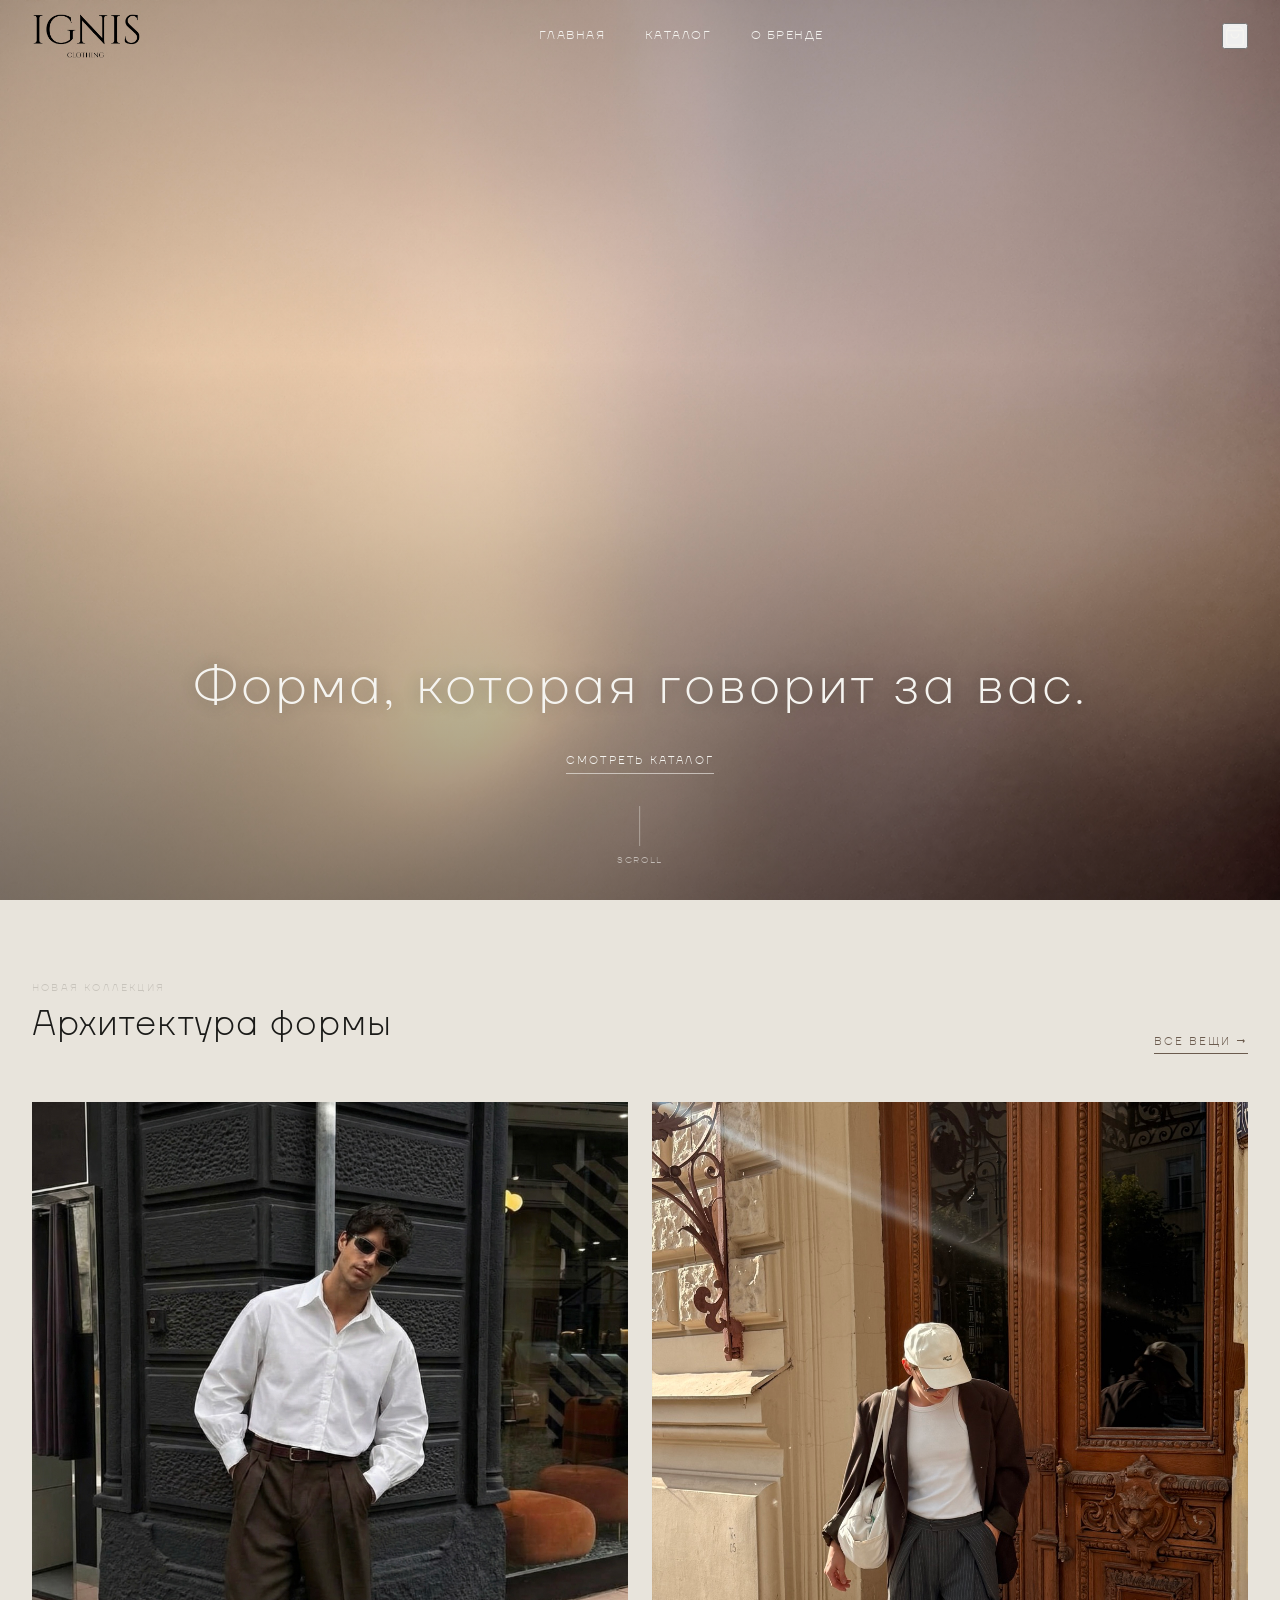
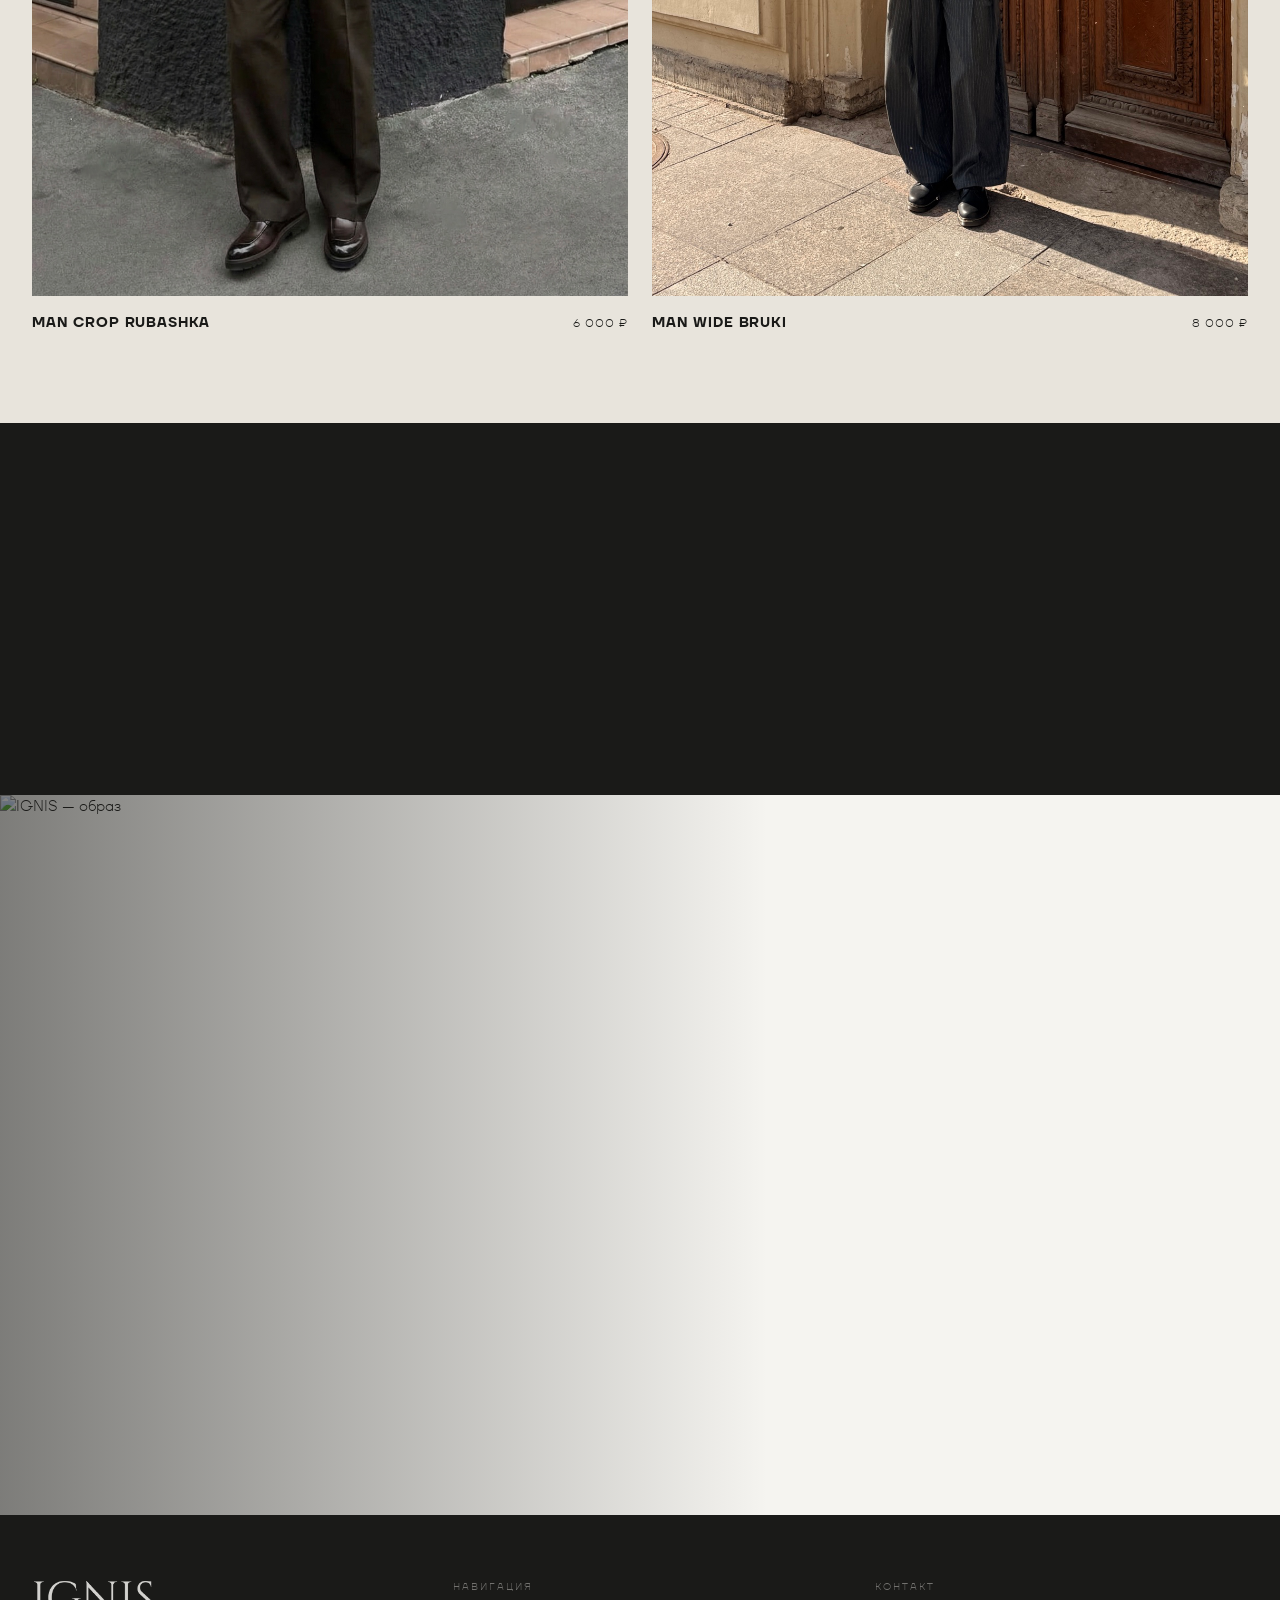
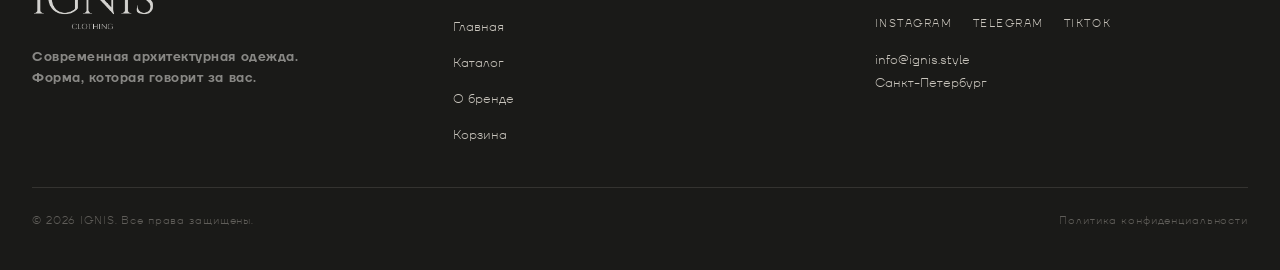
==== index.html @ 56dceae7 "IGNIS website: главная, каталог, товар, корзина, checkout + email через Resend Co-Authored-By: Claud" ====
<!DOCTYPE html>
<html lang="ru">
<head>
  <meta charset="UTF-8" />
  <meta name="viewport" content="width=device-width, initial-scale=1.0" />
  <title>IGNIS — Архитектурная одежда</title>
  <meta name="description" content="IGNIS — современная архитектурная одежда. Форма, которая говорит за вас." />

  <!-- Шрифт TT Firs Neue подключён локально через @font-face в style.css -->
  <link rel="stylesheet" href="css/style.css" />
</head>
<body>

  <!-- ====================================================
       NAVIGATION
       ==================================================== -->
  <header class="nav" role="banner">
    <a href="index.html" class="nav__logo" aria-label="IGNIS — на главную">
      <img src="assets/logo-cropped.png" alt="IGNIS" />
    </a>

    <nav class="nav__links" aria-label="Основное меню">
      <a href="index.html">Главная</a>
      <a href="catalog.html">Каталог</a>
      <a href="about.html">О бренде</a>
    </nav>

    <div style="display:flex;align-items:center;gap:20px;">
      <button class="nav__cart" aria-label="Корзина">
        <!-- cart icon -->
        <svg viewBox="0 0 24 24" fill="none" stroke-width="1.4" stroke-linecap="round" stroke-linejoin="round" aria-hidden="true">
          <path d="M6 2 3 6v14a2 2 0 0 0 2 2h14a2 2 0 0 0 2-2V6l-3-4Z"/>
          <line x1="3" y1="6" x2="21" y2="6"/>
          <path d="M16 10a4 4 0 0 1-8 0"/>
        </svg>
        <span class="nav__cart-count" aria-live="polite">0</span>
      </button>

      <button class="nav__burger" aria-label="Открыть меню" aria-expanded="false">
        <span></span>
        <span></span>
        <span></span>
      </button>
    </div>
  </header>


  <!-- ====================================================
       MOBILE MENU OVERLAY
       ==================================================== -->
  <div class="menu-overlay" role="dialog" aria-modal="true" aria-label="Мобильное меню">
    <button class="menu-overlay__close" aria-label="Закрыть меню">&times;</button>
    <nav class="menu-overlay__links" aria-label="Мобильное меню">
      <a href="index.html">Главная</a>
      <a href="catalog.html">Каталог</a>
      <a href="about.html">О бренде</a>
      <a href="cart.html">Корзина</a>
    </nav>
  </div>


  <!-- ====================================================
       HERO — первый экран
       ==================================================== -->
  <section class="hero" aria-label="Главный баннер">
    <picture>
      <img
        class="hero__img"
        src="assets/images/hero.jpg"
        alt="IGNIS — архитектурная одежда"
        loading="eager"
        fetchpriority="high"
      />
    </picture>
    <div class="hero__overlay" aria-hidden="true"></div>

    <div class="hero__content">
      <p class="hero__tagline serif">Форма,&nbsp;которая говорит&nbsp;за&nbsp;вас.</p>
      <a href="catalog.html" class="hero__cta">Смотреть каталог</a>
    </div>

    <!-- Scroll indicator -->
    <div class="hero__scroll" aria-hidden="true">
      <span class="hero__scroll-line"></span>
      <span>Scroll</span>
    </div>
  </section>


  <!-- ====================================================
       EDITORIAL — переход в продукт
       ==================================================== -->
  <section class="editorial" aria-labelledby="editorial-title">
    <div class="editorial__inner">

      <div class="editorial__header reveal">
        <div>
          <p class="editorial__label">Новая коллекция</p>
          <h2 class="editorial__title serif" id="editorial-title">Архитектура формы</h2>
        </div>
        <a href="catalog.html" class="editorial__link">Все вещи &rarr;</a>
      </div>

      <div class="editorial__grid">

        <!-- Рубашка -->
        <article class="editorial__card reveal">
          <a href="product.html?id=shirt-001">
            <div class="editorial__card-img-wrap">
              <picture>
                <img
                  src="assets/images/shirt-1.jpg"
                  alt="MAN CROP RUBASHKA"
                  loading="lazy"
                />
              </picture>
            </div>
            <div class="editorial__card-caption">
              <span class="editorial__card-name serif">MAN CROP RUBASHKA</span>
              <span class="editorial__card-price">6 000 ₽</span>
            </div>
          </a>
        </article>

        <!-- Брюки -->
        <article class="editorial__card reveal">
          <a href="product.html?id=trousers-001">
            <div class="editorial__card-img-wrap">
              <picture>
                <img
                  src="assets/images/trousers-2.jpg"
                  alt="MAN WIDE BRUKI"
                  loading="lazy"
                />
              </picture>
            </div>
            <div class="editorial__card-caption">
              <span class="editorial__card-name serif">MAN WIDE BRUKI</span>
              <span class="editorial__card-price">8 000 ₽</span>
            </div>
          </a>
        </article>

      </div>
    </div>
  </section>


  <!-- ====================================================
       MANIFESTO — текстовая полоса
       ==================================================== -->
  <section class="manifesto" aria-label="Манифест бренда">
    <blockquote class="manifesto__quote serif reveal">
      «Одежда — это архитектура тела.<br>
      Каждая линия — намеренная. Каждый силуэт — решение»
    </blockquote>
    <p class="manifesto__sub reveal">IGNIS — Санкт-Петербург, с 2026</p>
  </section>


  <!-- ====================================================
       FEATURE — полноширинный имиджевый блок
       ==================================================== -->
  <section class="feature" aria-label="Имиджевый блок">
    <picture>
      <img
        class="feature__img"
        src="assets/images/product-5.png"
        alt="IGNIS — образ"
        loading="lazy"
      />
    </picture>
    <div class="feature__overlay" aria-hidden="true"></div>
    <div class="feature__content reveal">
      <p class="feature__eyebrow">Весна / Лето 2026</p>
      <h2 class="feature__title serif">Силуэт<br>как высказывание</h2>
      <a href="catalog.html" class="feature__cta">Смотреть коллекцию</a>
    </div>
  </section>


  <!-- ====================================================
       FOOTER
       ==================================================== -->
  <footer class="footer" role="contentinfo">
    <div class="footer__inner">

      <!-- Бренд -->
      <div>
        <div class="footer__logo">
          <img src="assets/logo-light.png" alt="IGNIS" />
        </div>
        <p class="footer__tagline serif">
          Современная архитектурная одежда.<br>
          Форма, которая говорит за вас.
        </p>
      </div>

      <!-- Навигация -->
      <div>
        <p class="footer__heading">Навигация</p>
        <ul class="footer__links">
          <li><a href="index.html">Главная</a></li>
          <li><a href="catalog.html">Каталог</a></li>
          <li><a href="about.html">О бренде</a></li>
          <li><a href="cart.html">Корзина</a></li>
        </ul>
      </div>

      <!-- Контакты и соцсети -->
      <div>
        <p class="footer__heading">Контакт</p>
        <div class="footer__socials">
          <a href="#" class="footer__social-link" aria-label="Instagram">Instagram</a>
          <a href="#" class="footer__social-link" aria-label="Telegram">Telegram</a>
          <a href="#" class="footer__social-link" aria-label="TikTok">TikTok</a>
        </div>
        <div class="footer__contact">
          <p>info@ignis.style</p>
          <p>Санкт-Петербург</p>
        </div>
      </div>

    </div>

    <div class="footer__bottom">
      <span>&copy; 2026 IGNIS. Все права защищены.</span>
      <span>Политика конфиденциальности</span>
    </div>
  </footer>


  <script src="js/store.js"></script>
  <script src="js/main.js"></script>
</body>
</html>
---- css/style.css ----
/* ============================================================
   IGNIS — main stylesheet
   Palette: bone / stone / graphite / chocolate / warm-gray
   ============================================================ */

/* ---------- Fonts: TT Firs Neue Trial ---------- */
@font-face {
  font-family: 'TT Firs Neue';
  src: url('../assets/fonts/TT Firs Neue Trial DemiBold.ttf') format('truetype');
  font-weight: 600;          /* DemiBold — заголовки */
  font-display: swap;
}
@font-face {
  font-family: 'TT Firs Neue';
  src: url('../assets/fonts/TT Firs Neue Trial ExtraLight.ttf') format('truetype');
  font-weight: 200;          /* ExtraLight — основной текст */
  font-display: swap;
}

/* ---------- Custom properties ---------- */
:root {
  --color-bone:       #F5F4F0;
  --color-white:      #FFFFFF;
  --color-stone:      #E8E4DC;
  --color-graphite:   #1A1A18;
  --color-chocolate:  #6B5B4E;
  --color-warm-gray:  #C8C4BC;

  /* TT Firs Neue Trial: DemiBold (600) для заголовков, ExtraLight (200) для текста */
  --font-serif: 'TT Firs Neue', system-ui, sans-serif;  /* заголовки/логотип */
  --font-sans:  'TT Firs Neue', system-ui, sans-serif;  /* основной текст */

  --transition: 0.4s cubic-bezier(0.25, 0.46, 0.45, 0.94);
  --nav-height: 72px;
}

/* ---------- Reset ---------- */
*, *::before, *::after { box-sizing: border-box; margin: 0; padding: 0; }

html { scroll-behavior: smooth; }

body {
  font-family: var(--font-sans);
  font-weight: 200;            /* ExtraLight — основной текст */
  background-color: var(--color-bone);
  color: var(--color-graphite);
  font-size: 15px;
  line-height: 1.6;
  -webkit-font-smoothing: antialiased;
}

img { display: block; max-width: 100%; }
a { color: inherit; text-decoration: none; }
ul { list-style: none; }

/* ---------- Typography ---------- */
/* .serif — заголовки на TT Firs Neue DemiBold */
.serif { font-family: var(--font-serif); font-weight: 600; }

/* ---------- Scroll-reveal ---------- */
.reveal {
  opacity: 0;
  transform: translateY(24px);
  transition: opacity 0.7s var(--transition), transform 0.7s var(--transition);
}
.reveal.visible {
  opacity: 1;
  transform: translateY(0);
}

/* ============================================================
   NAVIGATION
   ============================================================ */
.nav {
  position: fixed;
  top: 0; left: 0; right: 0;
  z-index: 100;
  height: var(--nav-height);
  display: flex;
  align-items: center;
  justify-content: space-between;
  padding: 0 32px;
  /* starts transparent over hero, turns opaque on scroll */
  transition: background-color 0.4s, backdrop-filter 0.4s;
}

.nav.scrolled {
  background-color: rgba(245, 244, 240, 0.92);
  backdrop-filter: blur(8px);
  -webkit-backdrop-filter: blur(8px);
  border-bottom: 1px solid var(--color-stone);
}

.nav__logo img {
  height: 46px;
  width: auto;
  object-fit: contain;
}

.nav__links {
  display: flex;
  gap: 40px;
  align-items: center;
}

.nav__links a {
  font-family: var(--font-sans);
  font-size: 12px;
  letter-spacing: 0.12em;
  text-transform: uppercase;
  color: var(--color-bone);
  transition: color var(--transition);
}

.nav.scrolled .nav__links a { color: var(--color-graphite); }

.nav__links a:hover { color: var(--color-chocolate); }

/* Cart icon */
.nav__cart {
  position: relative;
  cursor: pointer;
  display: flex;
  align-items: center;
}

.nav__cart svg { width: 22px; height: 22px; stroke: var(--color-bone); transition: stroke var(--transition); }
.nav.scrolled .nav__cart svg { stroke: var(--color-graphite); }

.nav__cart-count {
  position: absolute;
  top: -6px; right: -8px;
  background: var(--color-chocolate);
  color: var(--color-bone);
  font-size: 9px;
  font-family: var(--font-sans);
  letter-spacing: 0;
  width: 16px; height: 16px;
  border-radius: 50%;
  display: flex;
  align-items: center;
  justify-content: center;
  opacity: 0;
  transition: opacity 0.3s;
}
.nav__cart-count.has-items { opacity: 1; }

/* Burger button (mobile only) */
.nav__burger {
  display: none;
  flex-direction: column;
  gap: 5px;
  cursor: pointer;
  background: none;
  border: none;
  padding: 4px;
}
.nav__burger span {
  display: block;
  width: 24px;
  height: 1px;
  background: var(--color-bone);
  transition: background var(--transition), transform 0.3s, opacity 0.3s;
}
.nav.scrolled .nav__burger span { background: var(--color-graphite); }

/* ============================================================
   MOBILE MENU OVERLAY
   ============================================================ */
.menu-overlay {
  position: fixed;
  inset: 0;
  background: var(--color-graphite);
  z-index: 200;
  display: flex;
  flex-direction: column;
  align-items: center;
  justify-content: center;
  opacity: 0;
  pointer-events: none;
  transition: opacity 0.4s;
}
.menu-overlay.open { opacity: 1; pointer-events: all; }

.menu-overlay__close {
  position: absolute;
  top: 24px; right: 28px;
  background: none;
  border: none;
  color: var(--color-warm-gray);
  font-size: 28px;
  cursor: pointer;
  line-height: 1;
}

.menu-overlay__links {
  display: flex;
  flex-direction: column;
  gap: 32px;
  text-align: center;
}

.menu-overlay__links a {
  font-family: var(--font-serif);
  font-size: clamp(28px, 8vw, 48px);
  color: var(--color-bone);
  letter-spacing: 0.06em;
  transition: color 0.3s;
}
.menu-overlay__links a:hover { color: var(--color-warm-gray); }

/* ============================================================
   HERO
   ============================================================ */
.hero {
  position: relative;
  height: 100dvh;
  min-height: 600px;
  overflow: hidden;
}

.hero__img {
  position: absolute;
  inset: 0;
  width: 100%; height: 100%;
  object-fit: cover;
  object-position: center top;
}

.hero__overlay {
  position: absolute;
  inset: 0;
  background: linear-gradient(
    to bottom,
    rgba(26,26,24,0.25) 0%,
    rgba(26,26,24,0.05) 40%,
    rgba(26,26,24,0.45) 100%
  );
}

.hero__content {
  position: absolute;
  bottom: 14%;
  left: 50%;
  transform: translateX(-50%);
  text-align: center;
  color: var(--color-bone);
  width: 90%;
}

.hero__tagline {
  font-family: var(--font-serif);
  font-size: clamp(22px, 4.5vw, 52px);
  font-weight: 400;
  letter-spacing: 0.06em;
  line-height: 1.25;
  margin-bottom: 28px;
  text-shadow: 0 1px 16px rgba(26,26,24,0.3);
}

.hero__cta {
  display: inline-block;
  font-size: 11px;
  letter-spacing: 0.2em;
  text-transform: uppercase;
  color: var(--color-bone);
  border-bottom: 1px solid rgba(245,244,240,0.6);
  padding-bottom: 3px;
  transition: border-color var(--transition), color var(--transition);
}
.hero__cta:hover {
  border-color: var(--color-bone);
  color: var(--color-white);
}

/* Scroll indicator */
.hero__scroll {
  position: absolute;
  bottom: 32px;
  left: 50%;
  transform: translateX(-50%);
  display: flex;
  flex-direction: column;
  align-items: center;
  gap: 8px;
  color: rgba(245,244,240,0.6);
  font-size: 9px;
  letter-spacing: 0.18em;
  text-transform: uppercase;
}

.hero__scroll-line {
  width: 1px;
  height: 40px;
  background: rgba(245,244,240,0.4);
  animation: scrollPulse 2s ease-in-out infinite;
}

@keyframes scrollPulse {
  0%, 100% { opacity: 0.3; transform: scaleY(0.6); transform-origin: top; }
  50%       { opacity: 1;   transform: scaleY(1);   transform-origin: top; }
}

/* ============================================================
   SECTION: EDITORIAL (product transition block)
   ============================================================ */
.editorial {
  background: var(--color-stone);
  padding: 80px 0;
}

.editorial__inner {
  max-width: 1400px;
  margin: 0 auto;
  padding: 0 32px;
}

.editorial__header {
  display: flex;
  align-items: flex-end;
  justify-content: space-between;
  margin-bottom: 48px;
}

.editorial__label {
  font-size: 10px;
  letter-spacing: 0.22em;
  text-transform: uppercase;
  color: var(--color-warm-gray);
}

.editorial__title {
  font-family: var(--font-serif);
  font-size: clamp(20px, 3vw, 36px);
  font-weight: 400;
  color: var(--color-graphite);
  letter-spacing: 0.03em;
}

.editorial__link {
  font-size: 11px;
  letter-spacing: 0.18em;
  text-transform: uppercase;
  color: var(--color-chocolate);
  border-bottom: 1px solid var(--color-chocolate);
  padding-bottom: 2px;
  white-space: nowrap;
  transition: color var(--transition), border-color var(--transition);
}
.editorial__link:hover {
  color: var(--color-graphite);
  border-color: var(--color-graphite);
}

/* Two-column grid */
.editorial__grid {
  display: grid;
  grid-template-columns: 1fr 1fr;
  gap: 24px;
}

.editorial__card {
  position: relative;
  overflow: hidden;
  cursor: pointer;
}

.editorial__card--wide {
  grid-column: 1 / -1;
}

.editorial__card-img-wrap {
  overflow: hidden;
  aspect-ratio: 3/4;
}

.editorial__card--wide .editorial__card-img-wrap {
  aspect-ratio: 16/9;
}

.editorial__card-img-wrap img {
  width: 100%; height: 100%;
  object-fit: cover;
  transition: transform 0.7s var(--transition);
}

.editorial__card:hover .editorial__card-img-wrap img {
  transform: scale(1.03);
}

.editorial__card-caption {
  padding: 16px 0 8px;
  display: flex;
  justify-content: space-between;
  align-items: baseline;
}

.editorial__card-name {
  font-family: var(--font-serif);
  font-size: 14px;
  letter-spacing: 0.06em;
  color: var(--color-graphite);
}

.editorial__card-price {
  font-size: 12px;
  color: var(--color-graphite);
  letter-spacing: 0.08em;
}

/* ============================================================
   SECTION: MANIFESTO (text strip)
   ============================================================ */
.manifesto {
  background: var(--color-graphite);
  padding: 80px 32px;
  text-align: center;
}

.manifesto__quote {
  font-family: var(--font-serif);
  font-size: clamp(18px, 3.5vw, 38px);
  color: var(--color-bone);
  font-weight: 400;
  letter-spacing: 0.04em;
  line-height: 1.5;
  max-width: 820px;
  margin: 0 auto 24px;
}

.manifesto__sub {
  font-size: 11px;
  letter-spacing: 0.2em;
  text-transform: uppercase;
  color: var(--color-warm-gray);
}

/* ============================================================
   SECTION: FULL-WIDTH FEATURE
   ============================================================ */
.feature {
  position: relative;
  height: 80vh;
  min-height: 500px;
  overflow: hidden;
}

.feature__img {
  width: 100%; height: 100%;
  object-fit: cover;
  object-position: center;
  transition: transform 0.8s var(--transition);
}

.feature:hover .feature__img { transform: scale(1.02); }

.feature__overlay {
  position: absolute;
  inset: 0;
  background: linear-gradient(to right, rgba(26,26,24,0.55) 0%, transparent 60%);
}

.feature__content {
  position: absolute;
  bottom: 10%;
  left: 6%;
  color: var(--color-bone);
  max-width: 480px;
}

.feature__eyebrow {
  font-size: 10px;
  letter-spacing: 0.22em;
  text-transform: uppercase;
  color: var(--color-warm-gray);
  margin-bottom: 12px;
}

.feature__title {
  font-family: var(--font-serif);
  font-size: clamp(24px, 4vw, 48px);
  font-weight: 400;
  letter-spacing: 0.04em;
  margin-bottom: 20px;
}

.feature__cta {
  display: inline-block;
  font-size: 11px;
  letter-spacing: 0.18em;
  text-transform: uppercase;
  border: 1px solid rgba(245,244,240,0.5);
  color: var(--color-bone);
  padding: 12px 28px;
  transition: background var(--transition), border-color var(--transition);
}
.feature__cta:hover {
  background: rgba(245,244,240,0.1);
  border-color: var(--color-bone);
}

/* ============================================================
   FOOTER
   ============================================================ */
.footer {
  background: var(--color-graphite);
  padding: 64px 32px 40px;
  color: var(--color-warm-gray);
}

.footer__inner {
  max-width: 1400px;
  margin: 0 auto;
  display: grid;
  grid-template-columns: 1fr 1fr 1fr;
  gap: 48px;
}

.footer__logo img {
  height: 52px;
  margin-bottom: 16px;
  opacity: 0.85;
}

.footer__tagline {
  font-family: var(--font-serif);
  font-size: 13px;
  color: var(--color-bone);
  opacity: 0.5;
  letter-spacing: 0.04em;
  line-height: 1.6;
}

.footer__heading {
  font-size: 10px;
  letter-spacing: 0.2em;
  text-transform: uppercase;
  color: var(--color-bone);
  opacity: 0.4;
  margin-bottom: 20px;
}

.footer__links { display: flex; flex-direction: column; gap: 12px; }

.footer__links a {
  font-size: 13px;
  color: var(--color-warm-gray);
  transition: color var(--transition);
}
.footer__links a:hover { color: var(--color-bone); }

.footer__socials {
  display: flex;
  gap: 20px;
  margin-bottom: 16px;
}

.footer__social-link {
  font-size: 11px;
  letter-spacing: 0.14em;
  text-transform: uppercase;
  color: var(--color-warm-gray);
  transition: color var(--transition);
}
.footer__social-link:hover { color: var(--color-bone); }

.footer__contact {
  font-size: 13px;
  color: var(--color-warm-gray);
  line-height: 1.8;
}

.footer__bottom {
  max-width: 1400px;
  margin: 40px auto 0;
  padding-top: 24px;
  border-top: 1px solid rgba(200,196,188,0.15);
  display: flex;
  justify-content: space-between;
  align-items: center;
  font-size: 11px;
  color: rgba(200,196,188,0.4);
  letter-spacing: 0.08em;
}

/* ============================================================
   RESPONSIVE
   ============================================================ */

/* Tablet */
@media (max-width: 1024px) {
  .footer__inner { grid-template-columns: 1fr 1fr; }
}

/* Mobile */
@media (max-width: 768px) {
  :root { --nav-height: 60px; }

  .nav { padding: 0 20px; }

  .nav__links { display: none; }

  .nav__burger { display: flex; }

  .hero__content { bottom: 18%; }

  .editorial { padding: 56px 0; }
  .editorial__inner { padding: 0 20px; }
  .editorial__header { flex-direction: column; align-items: flex-start; gap: 12px; }
  .editorial__grid { grid-template-columns: 1fr; }
  .editorial__card--wide { grid-column: auto; }
  .editorial__card--wide .editorial__card-img-wrap { aspect-ratio: 4/5; }

  .manifesto { padding: 64px 20px; }

  .feature__content { left: 5%; max-width: 85%; }

  .footer__inner { grid-template-columns: 1fr; gap: 32px; }
  .footer { padding: 48px 20px 32px; }
  .footer__bottom { flex-direction: column; gap: 8px; text-align: center; }
}


/* ============================================================
   STAGE 2 — каталог, товар, корзина, checkout
   ============================================================ */

/* Отступ под фиксированную шапку на внутренних страницах
   (на главной шапка лежит поверх hero, здесь — нет) */
.page {
  padding-top: var(--nav-height);
  min-height: 100vh;
}

/* На внутренних страницах шапка сразу непрозрачная */
.nav--solid {
  background-color: rgba(245, 244, 240, 0.92);
  backdrop-filter: blur(8px);
  -webkit-backdrop-filter: blur(8px);
  border-bottom: 1px solid var(--color-stone);
}
.nav--solid .nav__links a,
.nav--solid .nav__cart svg { color: var(--color-graphite); stroke: var(--color-graphite); }
.nav--solid .nav__burger span { background: var(--color-graphite); }

/* ---------- Общий заголовок страницы ---------- */
.page-head {
  max-width: 1400px;
  margin: 0 auto;
  padding: 56px 32px 32px;
}
.page-head__label {
  font-size: 11px;
  font-weight: 600;
  letter-spacing: 0.22em;
  text-transform: uppercase;
  color: var(--color-chocolate);
  margin-bottom: 12px;
}
.page-head__title {
  font-family: var(--font-serif);
  font-weight: 600;
  font-size: clamp(26px, 4vw, 44px);
  letter-spacing: 0.03em;
  color: var(--color-graphite);
}

/* ============================================================
   CATALOG
   ============================================================ */
.catalog {
  max-width: 1400px;
  margin: 0 auto;
  padding: 0 32px 96px;
}
.catalog__grid {
  display: grid;
  grid-template-columns: repeat(2, 1fr);   /* mobile: 2 колонки */
  gap: 20px;
}
@media (min-width: 768px) {
  .catalog__grid { grid-template-columns: repeat(3, 1fr); gap: 28px; }
}

.product-card { display: block; cursor: pointer; }
.product-card__img-wrap {
  overflow: hidden;
  aspect-ratio: 3/4;
  background: var(--color-stone);
  position: relative;
}
.product-card__img-wrap img {
  width: 100%; height: 100%;
  object-fit: cover;
  transition: transform 0.7s var(--transition);
}
.product-card:hover .product-card__img-wrap img { transform: scale(1.03); }

.product-card__status {
  position: absolute;
  top: 12px; left: 12px;
  font-size: 9px;
  letter-spacing: 0.14em;
  text-transform: uppercase;
  padding: 5px 10px;
  background: rgba(245,244,240,0.9);
  color: var(--color-graphite);
}
.product-card__status--closed   { background: rgba(26,26,24,0.85); color: var(--color-bone); }
.product-card__status--upcoming { background: var(--color-chocolate); color: var(--color-bone); }

.product-card__caption {
  padding: 14px 0 4px;
  display: flex;
  justify-content: space-between;
  align-items: baseline;
  gap: 12px;
}
.product-card__name {
  font-family: var(--font-serif);
  font-weight: 600;
  font-size: 13px;
  letter-spacing: 0.06em;
  color: var(--color-graphite);
}
.product-card__price { font-size: 12px; color: var(--color-graphite); white-space: nowrap; }

/* ============================================================
   PRODUCT PAGE
   ============================================================ */
.product {
  max-width: 1400px;
  margin: 0 auto;
  padding: 32px 32px 96px;
  display: grid;
  grid-template-columns: 1fr;
  gap: 40px;
}
@media (min-width: 900px) {
  .product { grid-template-columns: 1.1fr 0.9fr; gap: 64px; align-items: start; }
}

/* --- Галерея --- */
.gallery { display: flex; flex-direction: column-reverse; gap: 14px; }
@media (min-width: 900px) {
  .gallery { flex-direction: row; position: sticky; top: calc(var(--nav-height) + 24px); }
}

.gallery__main {
  flex: 1;
  overflow: hidden;
  background: var(--color-stone);
  aspect-ratio: 3/4;
}
.gallery__main img { width: 100%; height: 100%; object-fit: cover; display: block; }

/* мобайл: горизонтальная лента превью; десктоп: вертикальная сбоку */
.gallery__thumbs {
  display: flex;
  gap: 10px;
  overflow-x: auto;
}
@media (min-width: 900px) {
  .gallery__thumbs { flex-direction: column; overflow: visible; width: 76px; flex: 0 0 76px; }
}
.gallery__thumb {
  flex: 0 0 64px;
  width: 64px;
  aspect-ratio: 3/4;
  overflow: hidden;
  background: var(--color-stone);
  cursor: pointer;
  opacity: 0.55;
  transition: opacity var(--transition);
  border: 1px solid transparent;
}
@media (min-width: 900px) { .gallery__thumb { flex-basis: auto; width: 100%; } }
.gallery__thumb img { width: 100%; height: 100%; object-fit: cover; }
.gallery__thumb.active { opacity: 1; border-color: var(--color-graphite); }

/* --- Информация о товаре --- */
.product-info__name {
  font-family: var(--font-serif);
  font-weight: 600;
  font-size: clamp(22px, 3vw, 32px);
  letter-spacing: 0.04em;
  margin-bottom: 12px;
}
.product-info__price {
  font-size: 16px;
  color: var(--color-graphite);
  margin-bottom: 20px;
}
.product-info__status {
  display: inline-block;
  font-size: 10px;
  letter-spacing: 0.16em;
  text-transform: uppercase;
  padding: 6px 12px;
  margin-bottom: 24px;
  background: var(--color-stone);
  color: var(--color-graphite);
}
.product-info__status--closed   { background: var(--color-graphite); color: var(--color-bone); }
.product-info__status--upcoming { background: var(--color-chocolate); color: var(--color-bone); }

.product-info__desc {
  font-size: 15px;
  line-height: 1.7;
  color: var(--color-graphite);
  margin-bottom: 32px;
  max-width: 46ch;
}

/* блоки-аккордеоны / секции */
.product-block { border-top: 1px solid var(--color-stone); padding: 20px 0; }
.product-block__title {
  font-size: 11px;
  font-weight: 600;
  letter-spacing: 0.18em;
  text-transform: uppercase;
  color: var(--color-graphite);
  margin-bottom: 14px;
}
.spec-table { width: 100%; border-collapse: collapse; font-size: 14px; }
.spec-table td { padding: 7px 0; }
.spec-table td:last-child { text-align: right; color: var(--color-chocolate); }
.spec-table tr + tr td { border-top: 1px solid var(--color-stone); }

.product-block__text { font-size: 14px; line-height: 1.7; color: var(--color-graphite); max-width: 46ch; }

/* выбор размера */
.size-select { margin: 28px 0; }
.size-select__label {
  font-size: 11px;
  font-weight: 600;
  letter-spacing: 0.18em;
  text-transform: uppercase;
  color: var(--color-graphite);
  margin-bottom: 12px;
}
/* Минималистичная подпись для единственного размера (One size) */
.size-single {
  display: inline-block;
  font-size: 13px;
  letter-spacing: 0.04em;
  color: var(--color-graphite);
  border-bottom: 1px solid var(--color-graphite);
  padding-bottom: 3px;
}

.size-options { display: flex; gap: 10px; }
.size-option {
  min-width: 48px;
  padding: 12px 0;
  text-align: center;
  border: 1px solid var(--color-warm-gray);
  background: transparent;
  font-family: var(--font-sans);
  font-size: 13px;
  color: var(--color-graphite);
  cursor: pointer;
  transition: border-color var(--transition), background var(--transition), color var(--transition);
}
.size-option:hover { border-color: var(--color-graphite); }
.size-option.active { background: var(--color-graphite); color: var(--color-bone); border-color: var(--color-graphite); }

/* основная кнопка */
.btn {
  display: inline-block;
  width: 100%;
  padding: 16px 28px;
  text-align: center;
  font-family: var(--font-sans);
  font-size: 12px;
  letter-spacing: 0.16em;
  text-transform: uppercase;
  background: var(--color-graphite);
  color: var(--color-bone);
  border: 1px solid var(--color-graphite);
  cursor: pointer;
  transition: background var(--transition), color var(--transition);
}
.btn:hover { background: transparent; color: var(--color-graphite); }
.btn:disabled, .btn[disabled] { opacity: 0.4; cursor: not-allowed; }
.btn--ghost { background: transparent; color: var(--color-graphite); }
.btn--ghost:hover { background: var(--color-graphite); color: var(--color-bone); }

.product-cta__note {
  font-size: 12px;
  color: var(--color-warm-gray);
  margin-top: 12px;
  text-align: center;
}

/* поле "уведомить о следующем дропе" (для closed) */
.notify { margin-top: 20px; display: flex; gap: 10px; }
.notify input {
  flex: 1;
  padding: 14px;
  border: 1px solid var(--color-warm-gray);
  background: var(--color-white);
  font-family: var(--font-sans);
  font-size: 14px;
  color: var(--color-graphite);
}
.notify input:focus { outline: none; border-color: var(--color-graphite); }

/* всплывающее подтверждение "добавлено в корзину" */
.toast {
  position: fixed;
  bottom: 24px; left: 50%;
  transform: translateX(-50%) translateY(120%);
  background: var(--color-graphite);
  color: var(--color-bone);
  font-size: 12px;
  letter-spacing: 0.08em;
  padding: 14px 24px;
  z-index: 300;
  transition: transform 0.4s var(--transition);
}
.toast.show { transform: translateX(-50%) translateY(0); }

/* ============================================================
   CART
   ============================================================ */
.cart {
  max-width: 1000px;
  margin: 0 auto;
  padding: 0 32px 96px;
}
.cart__empty { padding: 64px 0; text-align: center; color: var(--color-warm-gray); }
.cart__empty a { color: var(--color-chocolate); border-bottom: 1px solid var(--color-chocolate); }

.cart-item {
  display: grid;
  grid-template-columns: 84px 1fr auto;
  gap: 20px;
  padding: 24px 0;
  border-top: 1px solid var(--color-stone);
  align-items: center;
}
.cart-item__img { width: 84px; aspect-ratio: 3/4; overflow: hidden; background: var(--color-stone); }
.cart-item__img img { width: 100%; height: 100%; object-fit: cover; }
.cart-item__name { font-family: var(--font-serif); font-weight: 600; font-size: 14px; letter-spacing: 0.04em; margin-bottom: 6px; }
.cart-item__meta { font-size: 12px; color: var(--color-warm-gray); }
.cart-item__right { display: flex; flex-direction: column; align-items: flex-end; gap: 10px; }
.cart-item__price { font-size: 14px; }

.qty { display: flex; align-items: center; border: 1px solid var(--color-warm-gray); }
.qty button {
  width: 30px; height: 30px;
  background: transparent; border: none; cursor: pointer;
  font-size: 16px; color: var(--color-graphite); line-height: 1;
}
.qty span { min-width: 30px; text-align: center; font-size: 13px; }

.cart-item__remove {
  background: none; border: none; cursor: pointer;
  font-size: 11px; letter-spacing: 0.08em; color: var(--color-warm-gray);
  text-decoration: underline;
}
.cart-item__remove:hover { color: var(--color-graphite); }

.cart__summary {
  margin-top: 32px;
  padding-top: 24px;
  border-top: 1px solid var(--color-graphite);
  display: flex;
  flex-direction: column;
  align-items: flex-end;
  gap: 18px;
}
.cart__total { font-size: 16px; }
.cart__total strong { font-family: var(--font-serif); font-weight: 600; }
.cart__summary .btn { width: auto; min-width: 260px; }

/* ============================================================
   CHECKOUT
   ============================================================ */
.checkout {
  max-width: 1100px;
  margin: 0 auto;
  padding: 0 32px 96px;
  display: grid;
  grid-template-columns: 1fr;
  gap: 48px;
}
@media (min-width: 900px) { .checkout { grid-template-columns: 1.3fr 0.7fr; } }

.form-field { margin-bottom: 20px; }
.form-field label {
  display: block;
  font-size: 11px;
  font-weight: 600;
  letter-spacing: 0.16em;
  text-transform: uppercase;
  color: var(--color-graphite);
  margin-bottom: 8px;
}
.form-field input,
.form-field textarea,
.form-field select {
  width: 100%;
  padding: 14px;
  border: 1px solid var(--color-warm-gray);
  background: var(--color-white);
  font-family: var(--font-sans);
  font-size: 14px;
  color: var(--color-graphite);
}
.form-field input:focus,
.form-field textarea:focus,
.form-field select:focus { outline: none; border-color: var(--color-graphite); }
.form-field textarea { resize: vertical; min-height: 80px; }
.form-row { display: grid; grid-template-columns: 1fr 1fr; gap: 16px; }
@media (max-width: 600px) { .form-row { grid-template-columns: 1fr; } }

.checkout__aside {
  background: var(--color-stone);
  padding: 28px;
  align-self: start;
}
.checkout__aside h3 {
  font-size: 11px; letter-spacing: 0.18em; text-transform: uppercase;
  color: var(--color-graphite); margin-bottom: 20px; font-weight: 600;
}
.checkout__line { display: flex; justify-content: space-between; font-size: 13px; padding: 8px 0; }
.checkout__line--total {
  border-top: 1px solid var(--color-warm-gray);
  margin-top: 10px; padding-top: 14px;
  font-size: 15px;
}
.checkout__line--total strong { font-family: var(--font-serif); font-weight: 600; }
.checkout__delivery-note { font-size: 12px; color: var(--color-warm-gray); line-height: 1.6; margin-top: 18px; }

/* экран подтверждения */
.confirm {
  max-width: 600px;
  margin: 0 auto;
  padding: 80px 32px 120px;
  text-align: center;
}
.confirm__title {
  font-family: var(--font-serif);
  font-weight: 600;
  font-size: clamp(24px, 4vw, 38px);
  margin-bottom: 20px;
  letter-spacing: 0.03em;
}
.confirm__text { font-size: 15px; line-height: 1.7; color: var(--color-graphite); margin-bottom: 32px; }
.confirm .btn { width: auto; min-width: 240px; }

.hidden { display: none !important; }
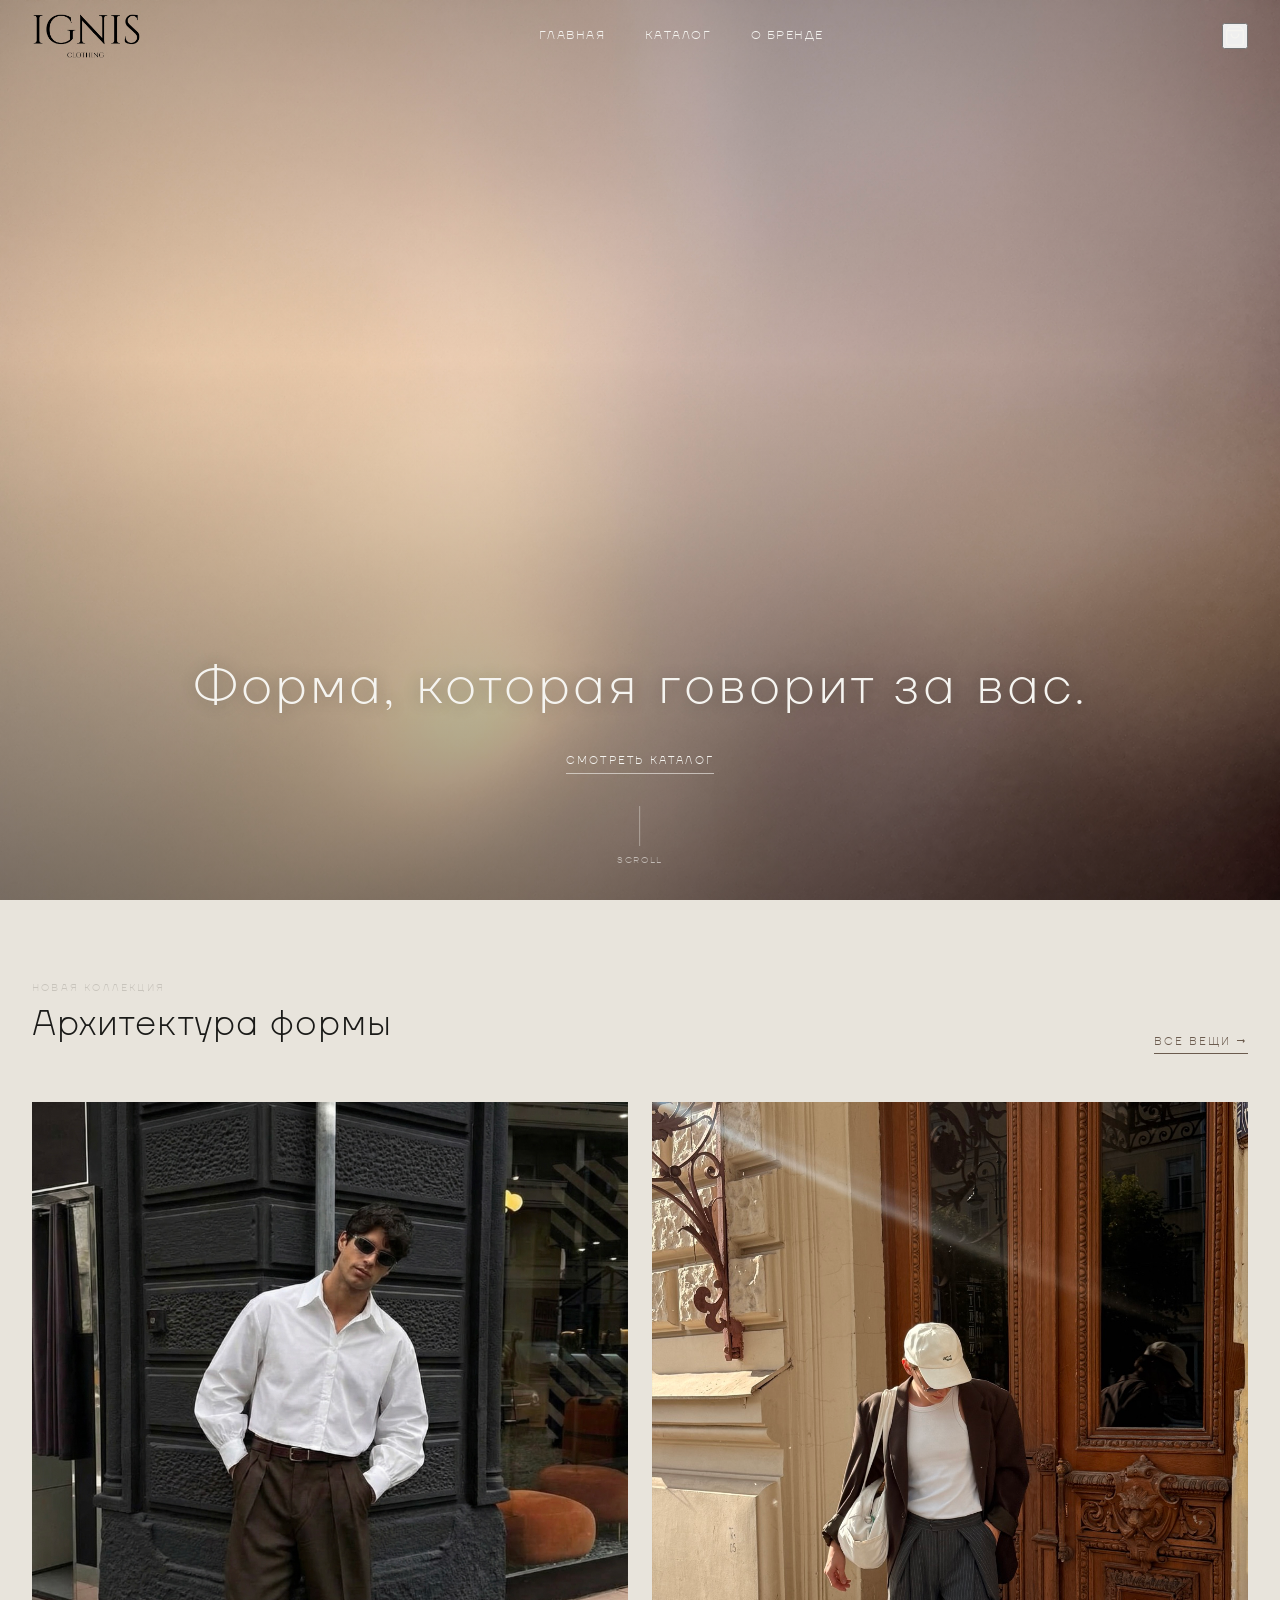
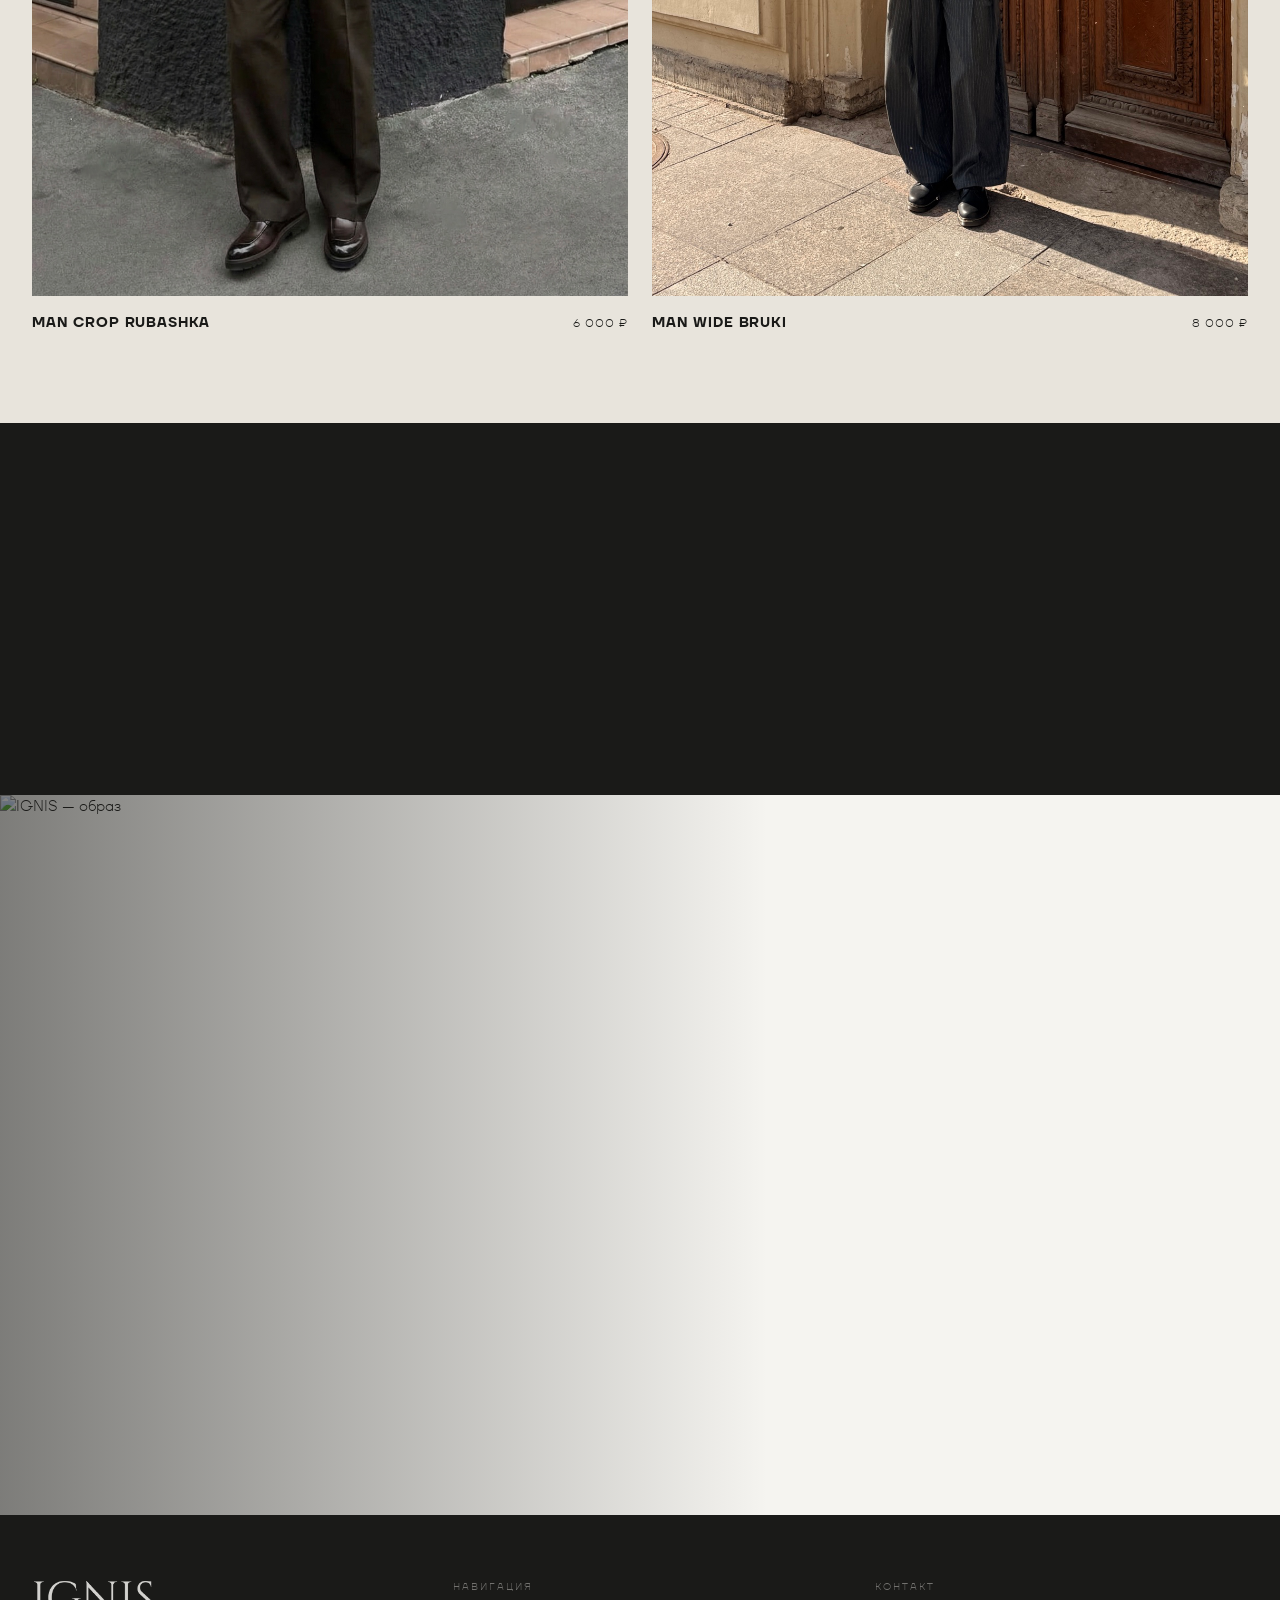
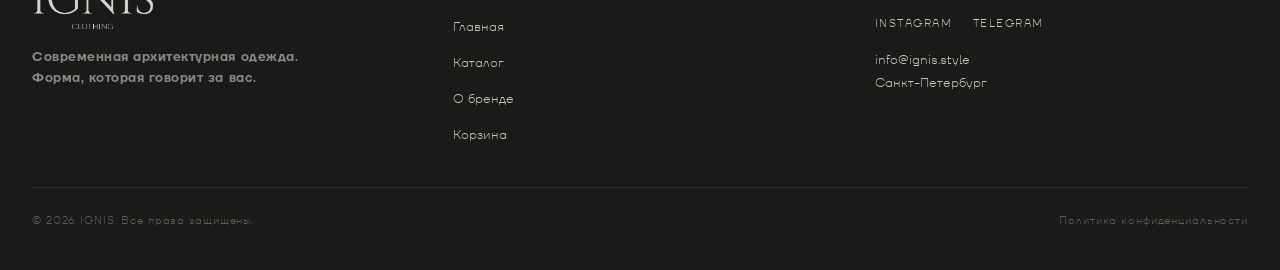
==== commit 34698e99: "Рабочие ссылки на Instagram и Telegram в футере Co-Authored-By: Claude Opus 4.8 <noreply@anthropic.c" ====
--- a/index.html
+++ b/index.html
@@ -7,6 +7,7 @@
   <meta name="description" content="IGNIS — современная архитектурная одежда. Форма, которая говорит за вас." />
 
   <!-- Шрифт TT Firs Neue подключён локально через @font-face в style.css -->
+  <link rel="icon" type="image/svg+xml" href="assets/favicon.svg" />
   <link rel="stylesheet" href="css/style.css" />
 </head>
 <body>
@@ -211,9 +212,8 @@
       <div>
         <p class="footer__heading">Контакт</p>
         <div class="footer__socials">
-          <a href="#" class="footer__social-link" aria-label="Instagram">Instagram</a>
-          <a href="#" class="footer__social-link" aria-label="Telegram">Telegram</a>
-          <a href="#" class="footer__social-link" aria-label="TikTok">TikTok</a>
+          <a href="https://www.instagram.com/iiignat_" class="footer__social-link" aria-label="Instagram" target="_blank" rel="noopener noreferrer">Instagram</a>
+          <a href="https://t.me/ignisdesign" class="footer__social-link" aria-label="Telegram" target="_blank" rel="noopener noreferrer">Telegram</a>
         </div>
         <div class="footer__contact">
           <p>info@ignis.style</p>
